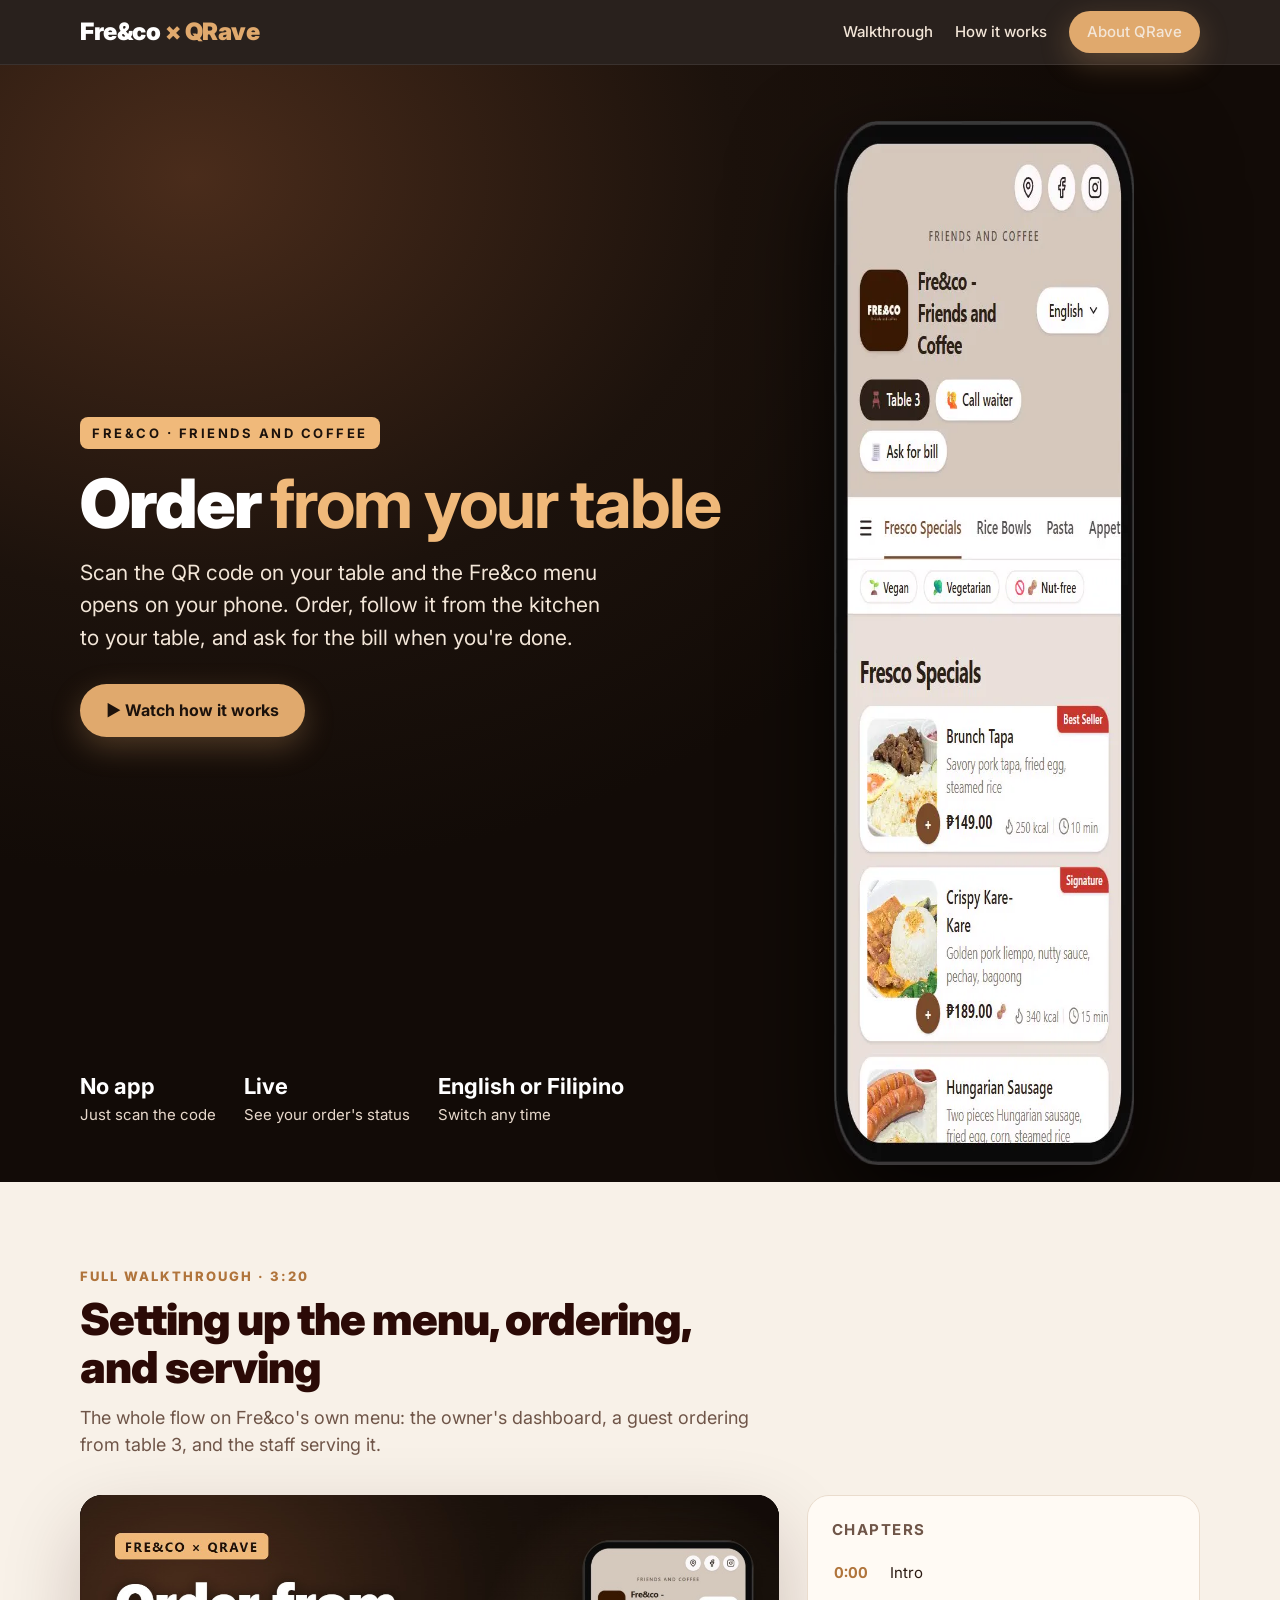
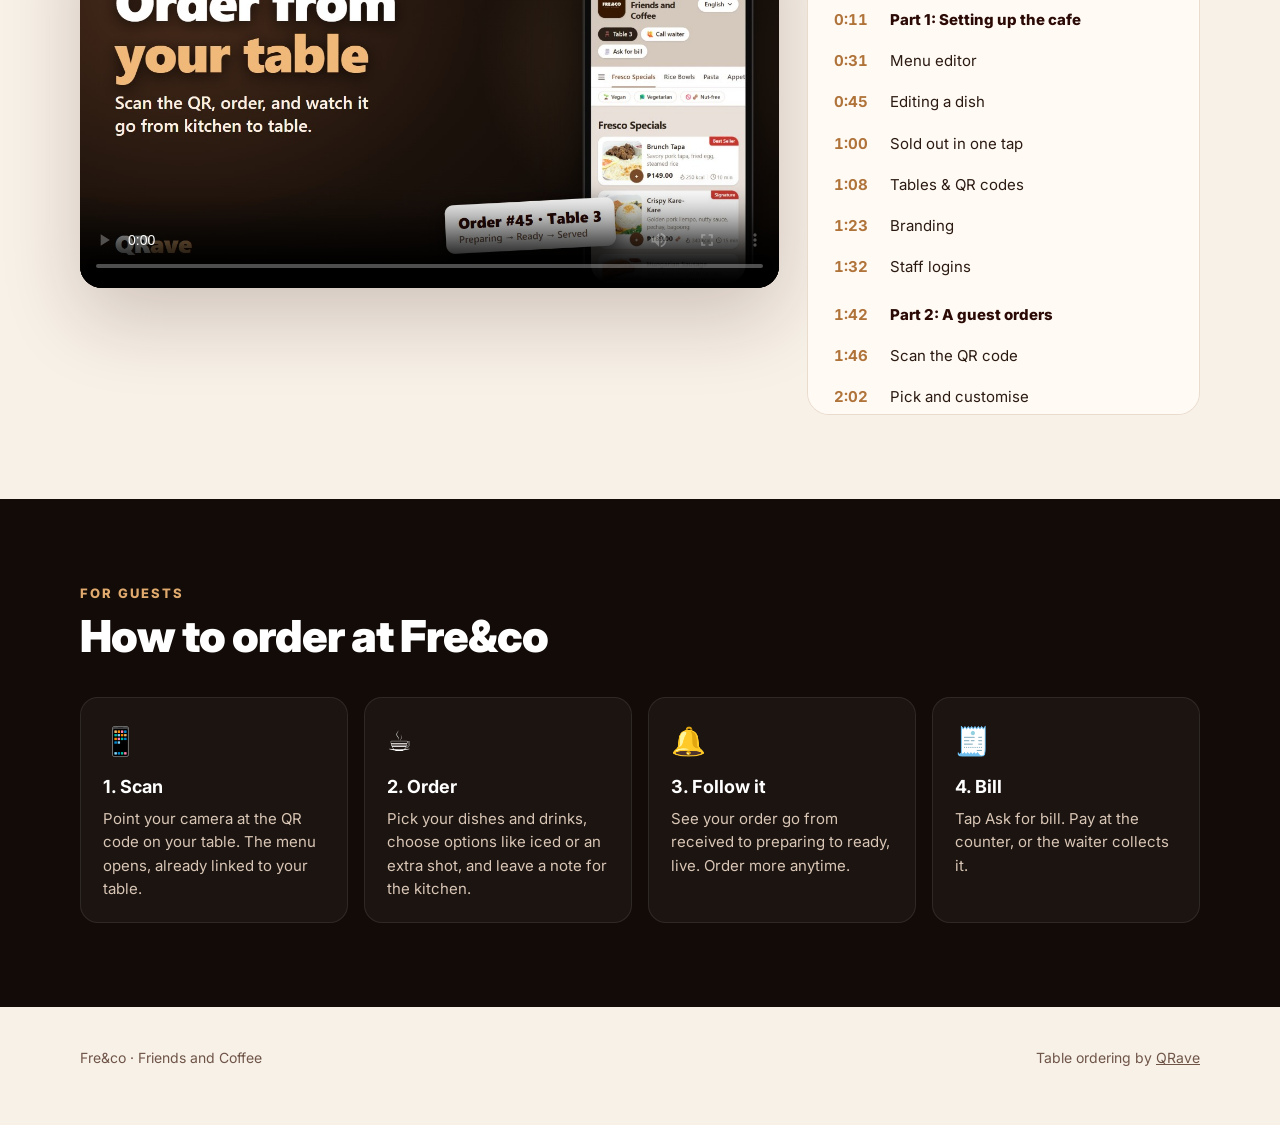
==== fresco/index.html @ 93fb337b "QRave showcase: general walkthrough page and Fre&co page Co-Authored-By: Claude Opus 5.5 <noreply@an" ====
<!doctype html>
<html lang="en">
<head>
<meta charset="utf-8">
<meta name="viewport" content="width=device-width,initial-scale=1">
<title>Fre&amp;co × QRave · Order from your table</title>
<meta name="description" content="How table ordering works at Fre&co - Friends and Coffee: scan the QR code, order from your phone, and watch your order go from the kitchen to your table.">
<meta property="og:type" content="website">
<meta property="og:title" content="Fre&co × QRave · Order from your table">
<meta property="og:description" content="Scan the QR code on your table, order from your phone, and follow your order live.">
<meta property="og:image" content="https://yael1510.github.io/qrave-showcase/media/thumbnail-fresco-1280x720.jpg">
<meta property="og:url" content="https://yael1510.github.io/qrave-showcase/fresco/">
<meta name="twitter:card" content="summary_large_image">
<link rel="icon" href="data:image/svg+xml,<svg xmlns='http://www.w3.org/2000/svg' viewBox='0 0 64 64'><rect width='64' height='64' rx='15' fill='%23381801'/><text x='32' y='44' font-size='34' text-anchor='middle' fill='%23e0a96d' font-family='Arial' font-weight='900'>Q</text></svg>">
<link rel="preconnect" href="https://fonts.googleapis.com">
<link href="https://fonts.googleapis.com/css2?family=Inter:wght@400;500;700;800;900&display=swap" rel="stylesheet">
<link rel="stylesheet" href="../style.css">
</head>
<body>

<nav class="nav"><div class="wrap">
  <a class="brand" href="#">Fre&amp;co <span>× QRave</span></a>
  <div class="links">
    <a href="#walkthrough">Walkthrough</a>
    <a href="#how">How it works</a>
    <a class="btn btn-gold" href="../">About QRave</a>
  </div>
</div></nav>

<header class="hero">
  <div class="wrap">
    <div>
      <span class="eyebrow">Fre&amp;co · Friends and Coffee</span>
      <h1>Order <b>from your table</b></h1>
      <p class="lead">Scan the QR code on your table and the Fre&amp;co menu opens on your phone. Order, follow it from the kitchen to your table, and ask for the bill when you're done.</p>
      <div class="ctas">
        <a class="btn btn-gold" href="#walkthrough">▶ Watch how it works</a>
      </div>
    </div>
    <div class="shot"><img src="../media/fresco-phone.webp" alt="The Fre&amp;co menu open on a phone at table 3" width="507" height="1044"></div>
  </div>
  <div class="wrap stats">
    <div><b>No app</b>Just scan the code</div>
    <div><b>Live</b>See your order's status</div>
    <div><b>English or Filipino</b>Switch any time</div>
  </div>
</header>

<section id="walkthrough">
  <div class="wrap">
    <div class="sec-head">
      <div class="kicker">Full walkthrough · 3:20</div>
      <h2>Setting up the menu, ordering, and serving</h2>
      <p>The whole flow on Fre&amp;co's own menu: the owner's dashboard, a guest ordering from table 3, and the staff serving it.</p>
    </div>
    <div class="video-grid">
      <div class="player"><video id="vid" controls preload="metadata" playsinline poster="../media/thumbnail-fresco-1280x720.jpg" src="../media/fresco-walkthrough.mp4"></video></div>
      <div class="chapters" id="chapters"><h3>Chapters</h3></div>
    </div>
  </div>
</section>

<section id="how" class="dark">
  <div class="wrap">
    <div class="sec-head">
      <div class="kicker">For guests</div>
      <h2>How to order at Fre&amp;co</h2>
    </div>
    <div class="features">
      <div class="feat"><div class="ico">📱</div><h3>1. Scan</h3><p>Point your camera at the QR code on your table. The menu opens, already linked to your table.</p></div>
      <div class="feat"><div class="ico">☕</div><h3>2. Order</h3><p>Pick your dishes and drinks, choose options like iced or an extra shot, and leave a note for the kitchen.</p></div>
      <div class="feat"><div class="ico">🔔</div><h3>3. Follow it</h3><p>See your order go from received to preparing to ready, live. Order more anytime.</p></div>
      <div class="feat"><div class="ico">🧾</div><h3>4. Bill</h3><p>Tap Ask for bill. Pay at the counter, or the waiter collects it.</p></div>
    </div>
  </div>
</section>

<footer><div class="wrap"><span>Fre&amp;co · Friends and Coffee</span><span>Table ordering by <a href="../">QRave</a></span></div></footer>

<script src="../chapters.js"></script>
<script>chapters('vid', 'chapters', [[0,"Intro"],[11,"Part 1: Setting up the cafe",1],[31,"Menu editor"],[45,"Editing a dish"],[60,"Sold out in one tap"],[68,"Tables & QR codes"],[83,"Branding"],[92,"Staff logins"],[102,"Part 2: A guest orders",1],[106,"Scan the QR code"],[122,"Pick and customise"],[130,"Send the order"],[143,"Part 3: The staff serve it",1],[147,"Live order screen"],[161,"Ask for the bill"],[168,"Pay and close the tab"],[181,"Built-in security"]]);</script>
</body>
</html>
---- style.css ----
:root{
  --ink:#1c120c; --deep:#120b07; --brown:#2b0a06; --gold:#e0a96d; --gold2:#f0b97a;
  --cream:#f8f1e8; --paper:#fffaf4; --text:#2b1a12; --muted:#6f5548; --line:#eadccd;
  --radius:22px;
}
*{box-sizing:border-box;margin:0;padding:0}
html{scroll-behavior:smooth}
body{font-family:"Inter",system-ui,-apple-system,"Segoe UI",sans-serif;background:var(--cream);color:var(--text);line-height:1.55;-webkit-font-smoothing:antialiased}
img,video{display:block;max-width:100%}
a{color:inherit}
.wrap{width:min(1120px,100% - 32px);margin-inline:auto}

/* nav */
.nav{position:sticky;top:0;z-index:20;background:#120b07e6;backdrop-filter:blur(10px);border-bottom:1px solid #ffffff14}
.nav .wrap{display:flex;align-items:center;gap:16px;height:64px}
.brand{font-weight:900;font-size:24px;letter-spacing:-.5px;color:#fff;text-decoration:none}
.brand span{color:var(--gold)}
.nav .links{margin-left:auto;display:flex;gap:22px;align-items:center}
.nav .links a{color:#f3e6d8;text-decoration:none;font-size:15px;font-weight:500}
.nav .links a:hover{color:#fff}
.btn{display:inline-flex;align-items:center;justify-content:center;gap:10px;font-weight:700;font-size:16px;border-radius:999px;padding:14px 26px;text-decoration:none;border:0;cursor:pointer;transition:transform .15s,box-shadow .15s}
.btn:hover{transform:translateY(-1px)}
.btn-gold{background:var(--gold);color:var(--ink);box-shadow:0 10px 30px #e0a96d44}
.btn-ghost{background:#ffffff12;color:#fff;border:1px solid #ffffff2e}
.nav .btn{padding:9px 18px;font-size:14px}

/* hero */
.hero{background:radial-gradient(900px 700px at 15% 10%,#4a2c1b 0%,#1c120c 60%,#120b07 100%);color:#fff;overflow:hidden}
.hero .wrap{display:grid;grid-template-columns:1.2fr .8fr;gap:40px;align-items:center;padding:56px 0 0}
.eyebrow{display:inline-block;font-size:13px;font-weight:700;letter-spacing:2.5px;text-transform:uppercase;color:var(--ink);background:var(--gold2);padding:6px 12px;border-radius:8px}
.hero h1{font-size:clamp(40px,6vw,68px);line-height:1.02;letter-spacing:-2px;font-weight:900;margin:20px 0 18px}
.hero h1 b{color:var(--gold2)}
.hero p.lead{font-size:clamp(18px,2vw,21px);color:#f3e6d8;max-width:540px}
.hero .ctas{display:flex;gap:12px;flex-wrap:wrap;margin:30px 0 72px}
.hero .shot{align-self:end;justify-self:center;width:min(300px,100%);margin-bottom:-60px}
.hero .shot img{border-radius:44px;box-shadow:0 40px 100px #000c}
.hero .wrap.stats{display:flex;grid-template-columns:none;padding-top:0;align-items:flex-start;gap:28px;flex-wrap:wrap;margin-top:-36px;padding-bottom:56px;color:#e8d9cc;font-size:15px}
.stats b{display:block;color:#fff;font-size:22px}

/* sections */
section{padding:84px 0}
.sec-head{max-width:680px;margin-bottom:36px}
.sec-head h2{font-size:clamp(30px,4vw,44px);line-height:1.08;letter-spacing:-1px;font-weight:900;color:var(--brown)}
.sec-head p{color:var(--muted);font-size:18px;margin-top:12px}
.kicker{font-size:13px;font-weight:800;letter-spacing:2px;text-transform:uppercase;color:#b0743b;margin-bottom:10px}

/* video */
.video-grid{display:grid;grid-template-columns:1.6fr .9fr;gap:28px;align-items:start}
.player{border-radius:var(--radius);overflow:hidden;background:#000;box-shadow:0 30px 80px #2b0a0633}
.player video{width:100%;aspect-ratio:16/9;background:#000}
.chapters{background:var(--paper);border:1px solid var(--line);border-radius:var(--radius);padding:18px;max-height:520px;overflow:auto}
.chapters h3{font-size:15px;color:var(--muted);text-transform:uppercase;letter-spacing:1.5px;margin:4px 6px 10px}
.chapters button{display:flex;gap:12px;width:100%;text-align:left;background:none;border:0;padding:9px 8px;border-radius:10px;font:inherit;font-size:15px;color:var(--text);cursor:pointer}
.chapters button:hover,.chapters button.on{background:#f3e4d3}
.chapters button.part{font-weight:800;color:var(--brown);margin-top:6px}
.chapters time{font-variant-numeric:tabular-nums;color:#b0743b;font-weight:700;min-width:44px}

/* steps */
.steps{display:grid;grid-template-columns:repeat(3,1fr);gap:22px}
.step{background:var(--paper);border:1px solid var(--line);border-radius:var(--radius);overflow:hidden;display:flex;flex-direction:column}
.step .img{background:#2b1a12;aspect-ratio:4/3;overflow:hidden;display:flex;align-items:flex-start;justify-content:center}
.step .img img{width:100%;height:100%;object-fit:cover;object-position:top}
.step .img.phone img{width:62%;object-fit:contain;padding-top:18px}
.step .body{padding:22px}
.step .n{font-size:13px;font-weight:800;color:#b0743b;letter-spacing:1.5px}
.step h3{font-size:22px;color:var(--brown);margin:4px 0 6px}
.step p{color:var(--muted)}

/* features */
.dark{background:var(--deep);color:#fff}
.dark .sec-head h2{color:#fff}
.dark .sec-head p{color:#d9c6b6}
.dark .kicker{color:var(--gold)}
.features{display:grid;grid-template-columns:repeat(4,1fr);gap:16px}
.feat{background:#ffffff0a;border:1px solid #ffffff17;border-radius:18px;padding:22px}
.feat .ico{font-size:28px}
.feat h3{font-size:18px;margin:10px 0 6px}
.feat p{color:#d9c6b6;font-size:15px}

/* ad */
.ad{display:grid;grid-template-columns:.8fr 1.2fr;gap:48px;align-items:center}
.ad video{width:min(340px,100%);aspect-ratio:9/16;border-radius:28px;box-shadow:0 30px 80px #2b0a0644;background:#000;justify-self:center}
.ad ul{list-style:none;display:grid;gap:12px;margin:22px 0 28px}
.ad li{display:flex;gap:12px;font-size:17px}
.ad li::before{content:"✓";color:#fff;background:#b0743b;border-radius:50%;width:24px;height:24px;flex:none;display:grid;place-items:center;font-size:13px;font-weight:800;margin-top:2px}

/* cta */
.cta{background:radial-gradient(800px 500px at 50% 0%,#4a2c1b 0%,#1c120c 70%);color:#fff;text-align:center;border-radius:32px;padding:64px 24px;margin:0 auto}
.cta h2{font-size:clamp(32px,5vw,54px);line-height:1.05;letter-spacing:-1.5px;font-weight:900}
.cta h2 b{color:var(--gold2)}
.cta p{color:#f3e6d8;font-size:19px;max-width:560px;margin:16px auto 28px}
.cta .note{font-size:14px;color:#c9b3a2;margin-top:18px}

footer{padding:40px 0 56px;color:var(--muted);font-size:14px}
footer .wrap{display:flex;gap:16px;justify-content:space-between;flex-wrap:wrap}

@media (max-width:900px){
  .hero .wrap{grid-template-columns:1fr;padding-top:48px}
  .hero .shot{width:min(300px,80%);margin-bottom:-40px}
  .hero .ctas{margin-bottom:40px}
  .hero .wrap.stats{margin-top:0;padding-top:64px}
  .video-grid,.ad{grid-template-columns:1fr}
  .chapters{max-height:none}
  .steps{grid-template-columns:1fr}
  .features{grid-template-columns:1fr 1fr}
  .nav .links a:not(.btn){display:none}
}
@media (max-width:520px){
  section{padding:60px 0}
  .features{grid-template-columns:1fr}
}
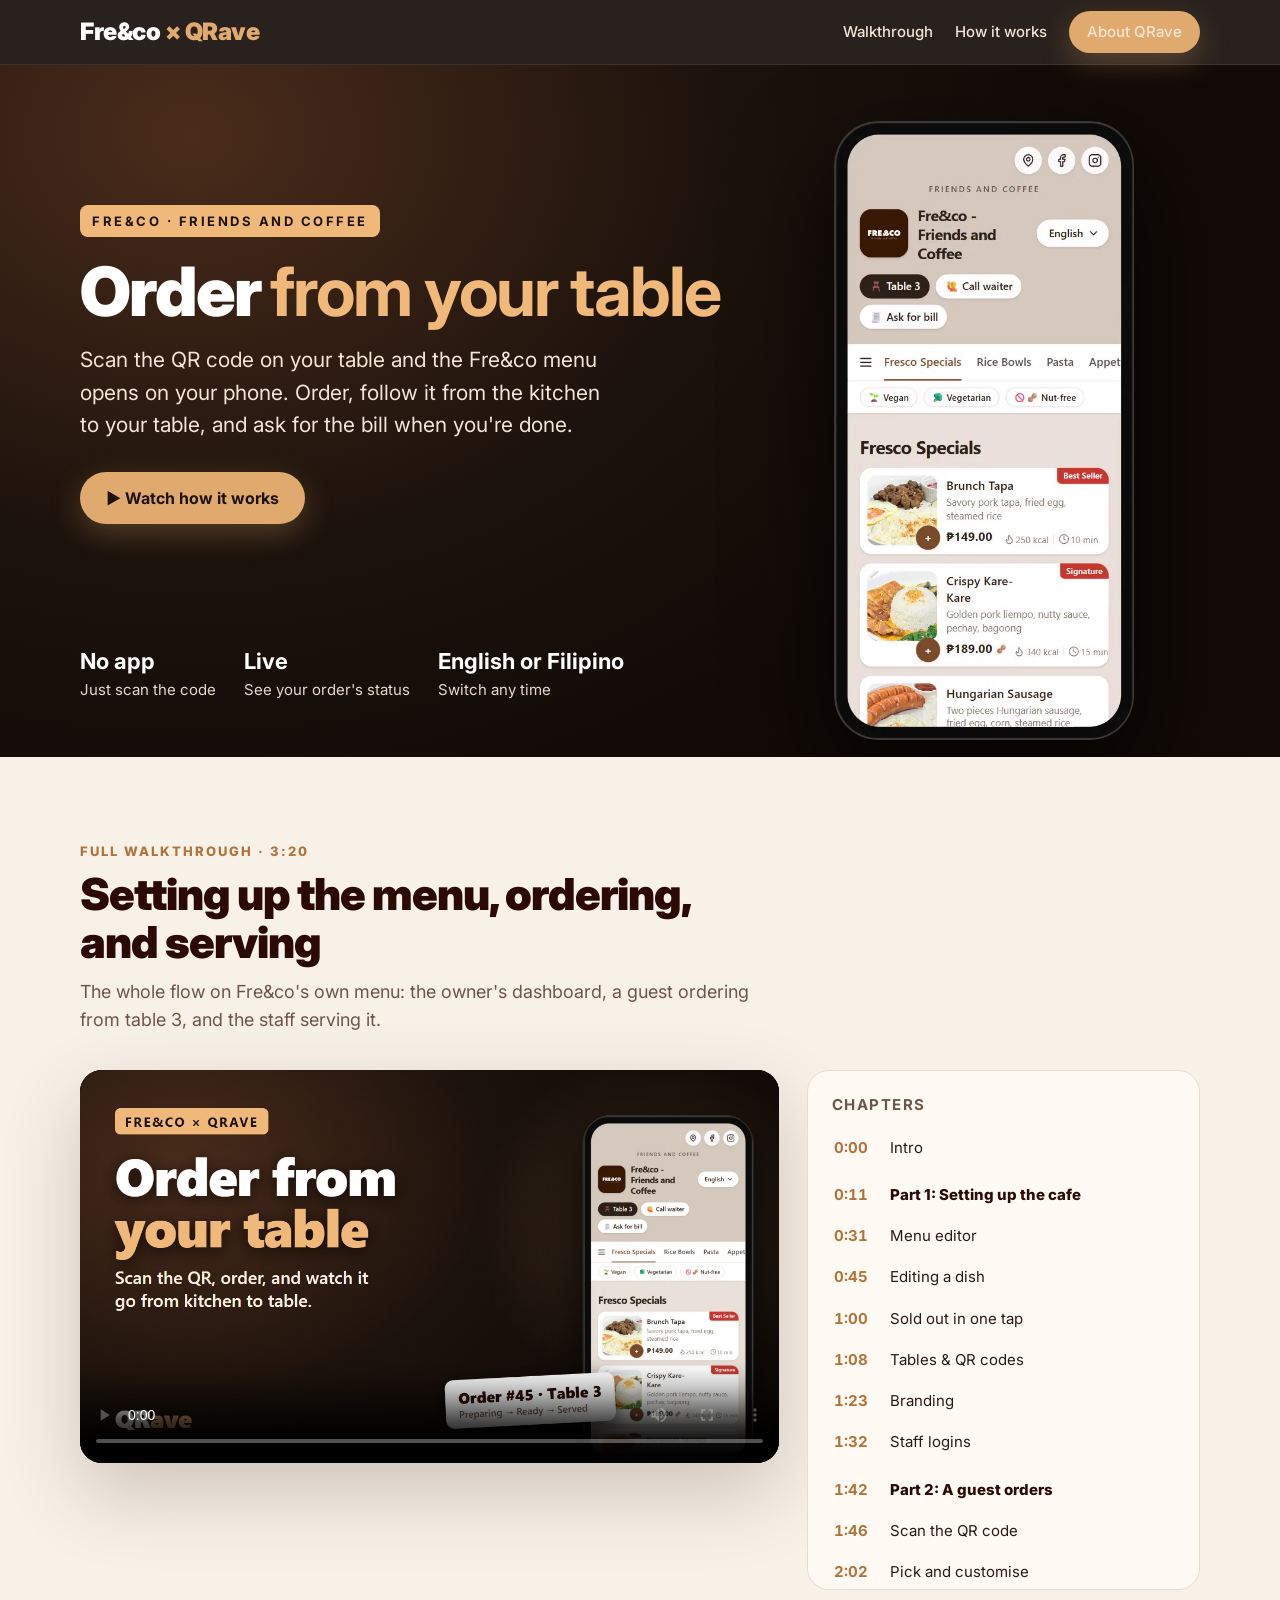
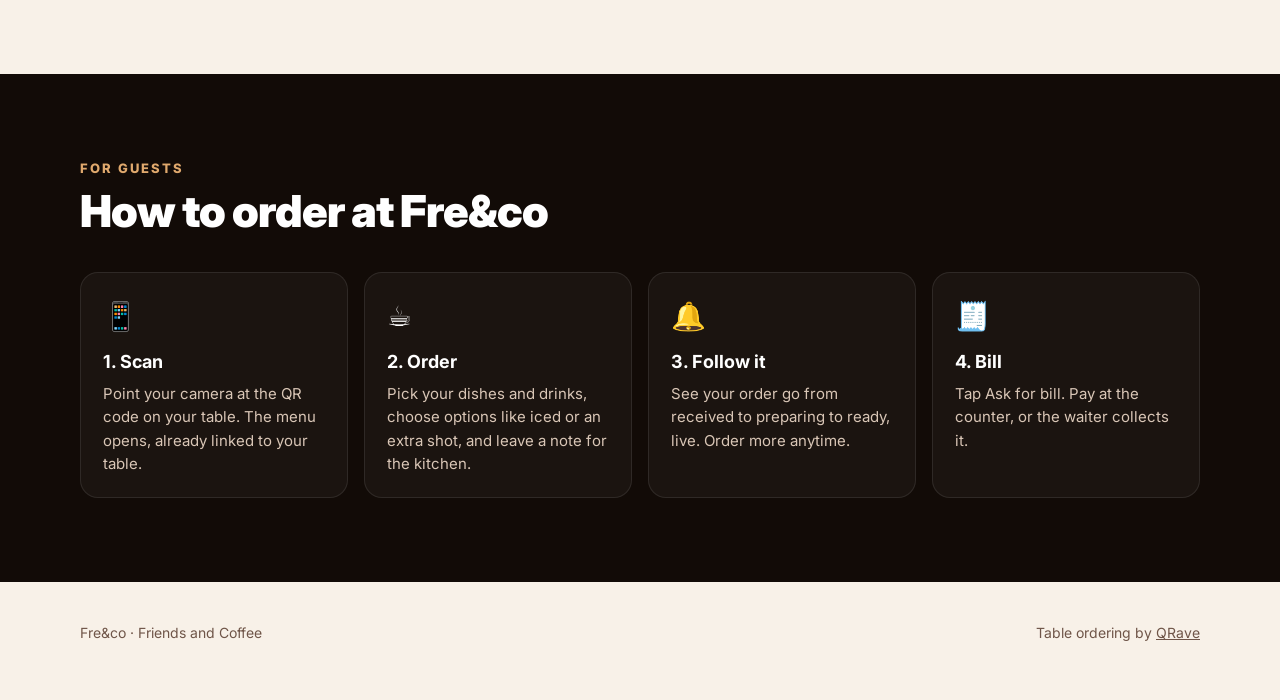
==== commit 2e010fe5: "Keep the hero phone screenshot's proportions Co-Authored-By: Claude Opus 5.5 <noreply@anthropic.com>" ====
--- a/fresco/index.html
+++ b/fresco/index.html
@@ -14,7 +14,7 @@
 <link rel="icon" href="data:image/svg+xml,<svg xmlns='http://www.w3.org/2000/svg' viewBox='0 0 64 64'><rect width='64' height='64' rx='15' fill='%23381801'/><text x='32' y='44' font-size='34' text-anchor='middle' fill='%23e0a96d' font-family='Arial' font-weight='900'>Q</text></svg>">
 <link rel="preconnect" href="https://fonts.googleapis.com">
 <link href="https://fonts.googleapis.com/css2?family=Inter:wght@400;500;700;800;900&display=swap" rel="stylesheet">
-<link rel="stylesheet" href="../style.css">
+<link rel="stylesheet" href="../style.css?v=2">
 </head>
 <body>
 
--- a/style.css
+++ b/style.css
@@ -6,7 +6,7 @@
 *{box-sizing:border-box;margin:0;padding:0}
 html{scroll-behavior:smooth}
 body{font-family:"Inter",system-ui,-apple-system,"Segoe UI",sans-serif;background:var(--cream);color:var(--text);line-height:1.55;-webkit-font-smoothing:antialiased}
-img,video{display:block;max-width:100%}
+img,video{display:block;max-width:100%;height:auto}
 a{color:inherit}
 .wrap{width:min(1120px,100% - 32px);margin-inline:auto}
 
